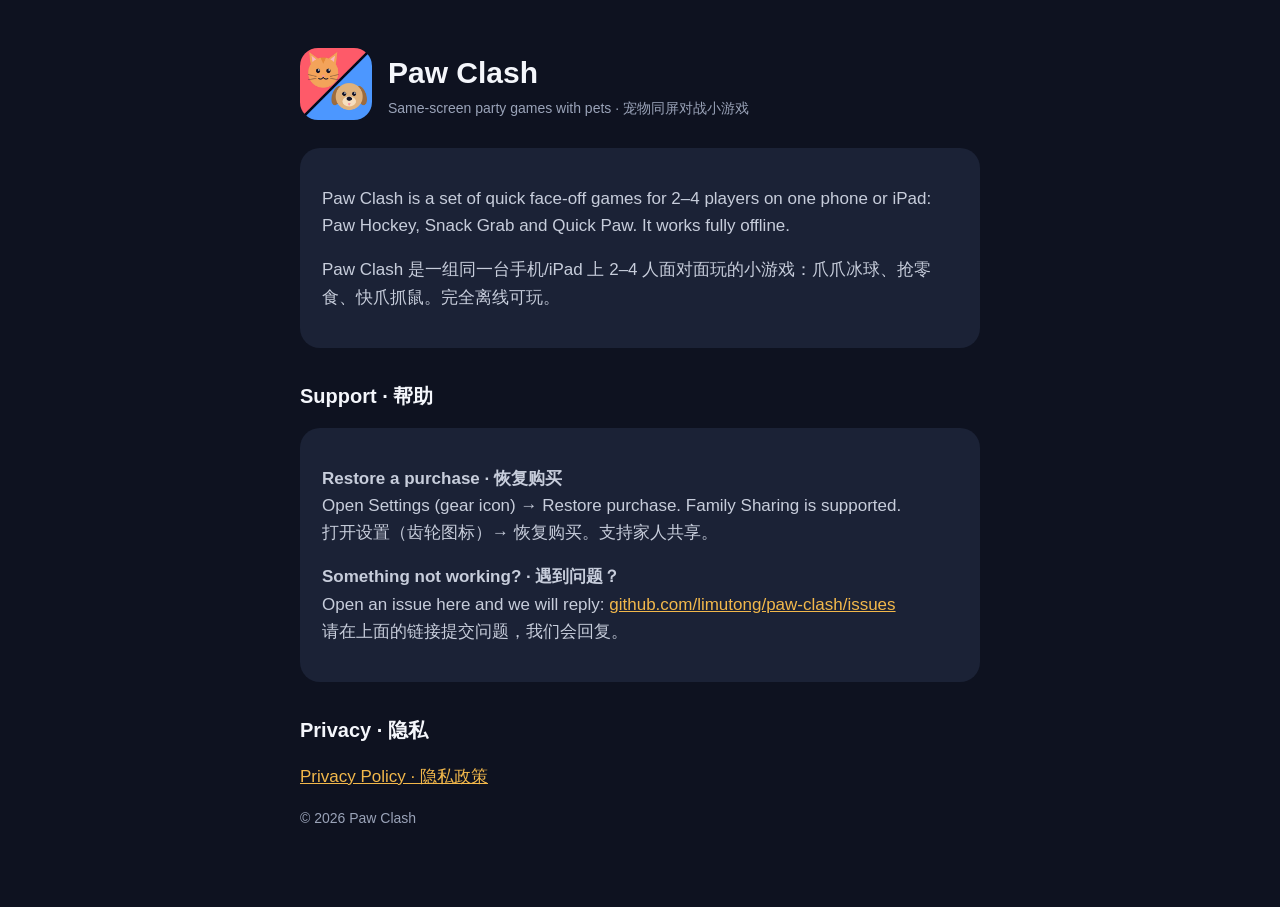
==== index.html @ 0cc77d83 "Paw Clash support and privacy pages" ====
<!doctype html><html lang="en"><head><meta charset="utf-8"><meta name="viewport" content="width=device-width,initial-scale=1">
<title>Paw Clash — Support</title><link rel="stylesheet" href="style.css"></head><body><main>
<header><img src="icon.png" alt="Paw Clash icon"><div><h1>Paw Clash</h1><div class="muted">Same-screen party games with pets · 宠物同屏对战小游戏</div></div></header>
<div class="card"><p>Paw Clash is a set of quick face-off games for 2–4 players on one phone or iPad: Paw Hockey, Snack Grab and Quick Paw. It works fully offline.</p>
<p>Paw Clash 是一组同一台手机/iPad 上 2–4 人面对面玩的小游戏：爪爪冰球、抢零食、快爪抓鼠。完全离线可玩。</p></div>
<h2>Support · 帮助</h2>
<div class="card"><p><b>Restore a purchase · 恢复购买</b><br>Open Settings (gear icon) → Restore purchase. Family Sharing is supported.<br>打开设置（齿轮图标）→ 恢复购买。支持家人共享。</p>
<p><b>Something not working? · 遇到问题？</b><br>Open an issue here and we will reply: <a href="https://github.com/limutong/paw-clash/issues">github.com/limutong/paw-clash/issues</a><br>请在上面的链接提交问题，我们会回复。</p></div>
<h2>Privacy · 隐私</h2><p><a href="privacy.html">Privacy Policy · 隐私政策</a></p>
<p class="muted">© 2026 Paw Clash</p></main></body></html>
---- style.css ----
:root{--bg:#0E1220;--card:#1B2236;--ink:#F4F6FB;--muted:#9AA3B8;--gold:#F2B84B}
*{box-sizing:border-box}body{margin:0;background:var(--bg);color:var(--ink);font:17px/1.6 -apple-system,BlinkMacSystemFont,"Segoe UI","PingFang SC",sans-serif}
main{max-width:720px;margin:0 auto;padding:48px max(20px,env(safe-area-inset-left)) 64px}
header{display:flex;align-items:center;gap:16px;margin-bottom:28px}header img{width:72px;height:72px;border-radius:18px}
h1{margin:0;font-size:30px}h2{margin:32px 0 8px;font-size:20px}p,li{color:#C7CDDB}a{color:var(--gold)}
.card{background:var(--card);border-radius:20px;padding:20px 22px;margin:16px 0}.muted{color:var(--muted);font-size:14px}
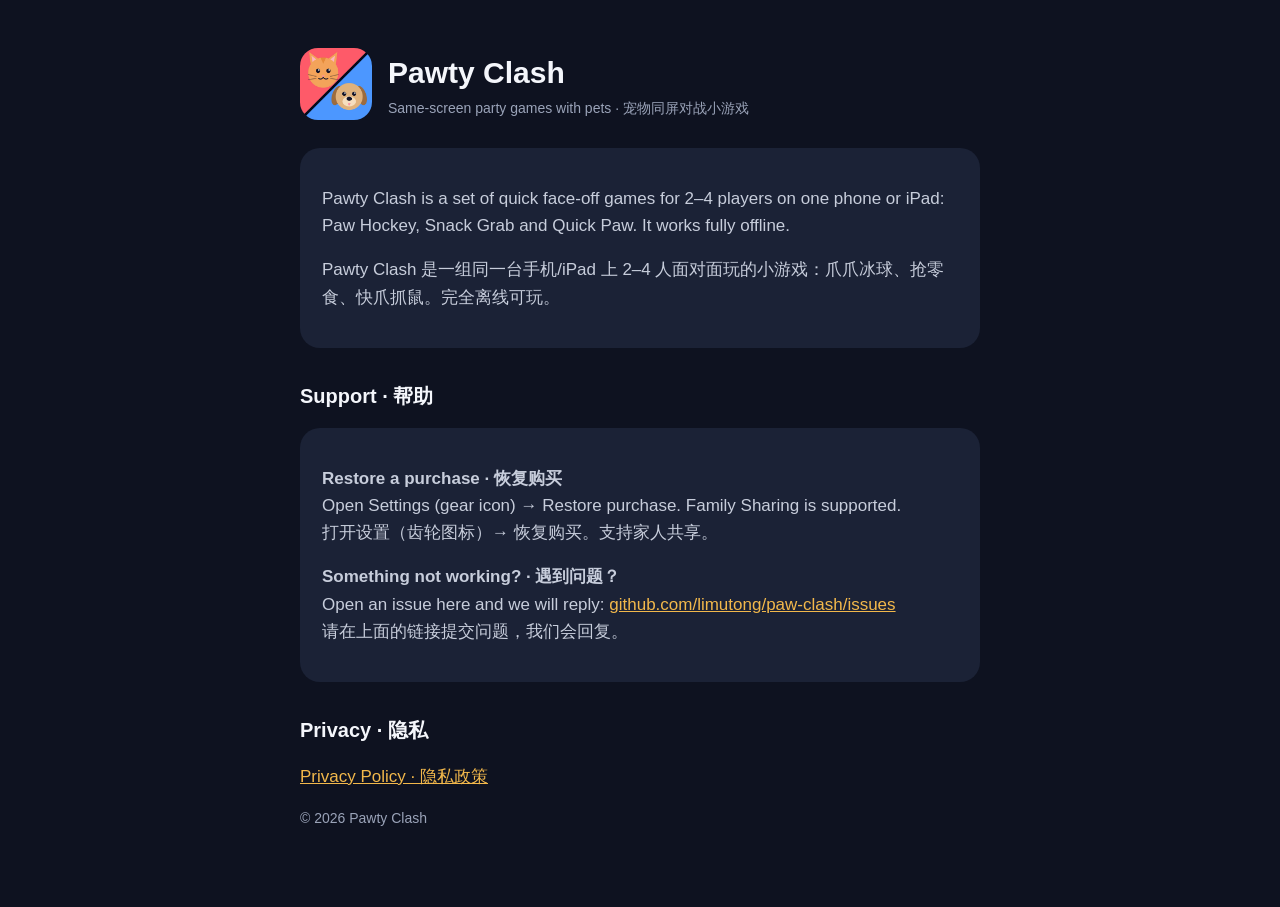
==== commit 045c0070: "Rename to Pawty Clash" ====
--- a/index.html
+++ b/index.html
@@ -1,10 +1,10 @@
 <!doctype html><html lang="en"><head><meta charset="utf-8"><meta name="viewport" content="width=device-width,initial-scale=1">
-<title>Paw Clash — Support</title><link rel="stylesheet" href="style.css"></head><body><main>
-<header><img src="icon.png" alt="Paw Clash icon"><div><h1>Paw Clash</h1><div class="muted">Same-screen party games with pets · 宠物同屏对战小游戏</div></div></header>
-<div class="card"><p>Paw Clash is a set of quick face-off games for 2–4 players on one phone or iPad: Paw Hockey, Snack Grab and Quick Paw. It works fully offline.</p>
-<p>Paw Clash 是一组同一台手机/iPad 上 2–4 人面对面玩的小游戏：爪爪冰球、抢零食、快爪抓鼠。完全离线可玩。</p></div>
+<title>Pawty Clash — Support</title><link rel="stylesheet" href="style.css"></head><body><main>
+<header><img src="icon.png" alt="Pawty Clash icon"><div><h1>Pawty Clash</h1><div class="muted">Same-screen party games with pets · 宠物同屏对战小游戏</div></div></header>
+<div class="card"><p>Pawty Clash is a set of quick face-off games for 2–4 players on one phone or iPad: Paw Hockey, Snack Grab and Quick Paw. It works fully offline.</p>
+<p>Pawty Clash 是一组同一台手机/iPad 上 2–4 人面对面玩的小游戏：爪爪冰球、抢零食、快爪抓鼠。完全离线可玩。</p></div>
 <h2>Support · 帮助</h2>
 <div class="card"><p><b>Restore a purchase · 恢复购买</b><br>Open Settings (gear icon) → Restore purchase. Family Sharing is supported.<br>打开设置（齿轮图标）→ 恢复购买。支持家人共享。</p>
 <p><b>Something not working? · 遇到问题？</b><br>Open an issue here and we will reply: <a href="https://github.com/limutong/paw-clash/issues">github.com/limutong/paw-clash/issues</a><br>请在上面的链接提交问题，我们会回复。</p></div>
 <h2>Privacy · 隐私</h2><p><a href="privacy.html">Privacy Policy · 隐私政策</a></p>
-<p class="muted">© 2026 Paw Clash</p></main></body></html>
+<p class="muted">© 2026 Pawty Clash</p></main></body></html>
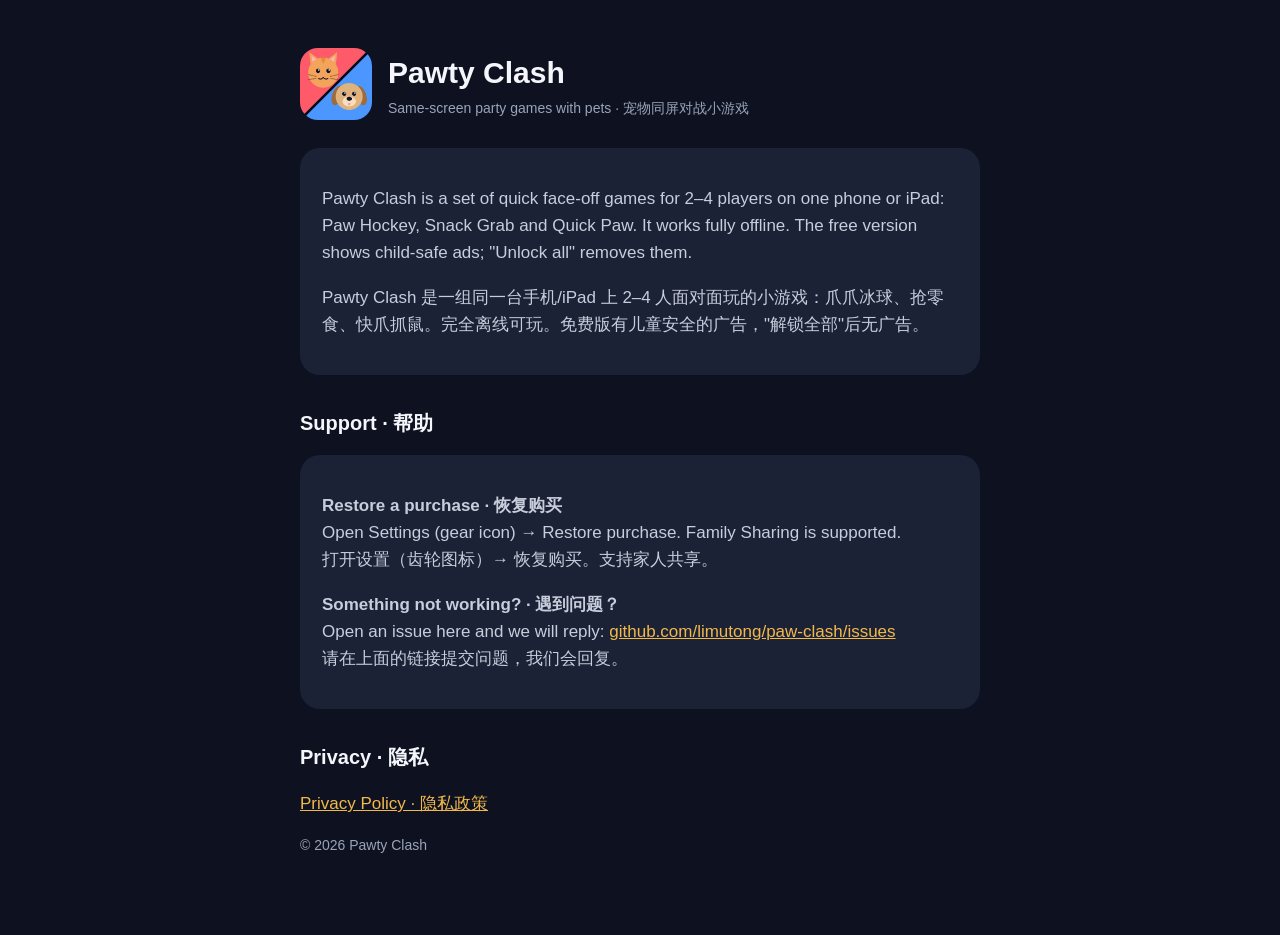
==== commit b2fbee24: "Privacy policy: describe child-directed AdMob ads" ====
--- a/index.html
+++ b/index.html
@@ -1,8 +1,8 @@
 <!doctype html><html lang="en"><head><meta charset="utf-8"><meta name="viewport" content="width=device-width,initial-scale=1">
 <title>Pawty Clash — Support</title><link rel="stylesheet" href="style.css"></head><body><main>
 <header><img src="icon.png" alt="Pawty Clash icon"><div><h1>Pawty Clash</h1><div class="muted">Same-screen party games with pets · 宠物同屏对战小游戏</div></div></header>
-<div class="card"><p>Pawty Clash is a set of quick face-off games for 2–4 players on one phone or iPad: Paw Hockey, Snack Grab and Quick Paw. It works fully offline.</p>
-<p>Pawty Clash 是一组同一台手机/iPad 上 2–4 人面对面玩的小游戏：爪爪冰球、抢零食、快爪抓鼠。完全离线可玩。</p></div>
+<div class="card"><p>Pawty Clash is a set of quick face-off games for 2–4 players on one phone or iPad: Paw Hockey, Snack Grab and Quick Paw. It works fully offline. The free version shows child-safe ads; "Unlock all" removes them.</p>
+<p>Pawty Clash 是一组同一台手机/iPad 上 2–4 人面对面玩的小游戏：爪爪冰球、抢零食、快爪抓鼠。完全离线可玩。免费版有儿童安全的广告，"解锁全部"后无广告。</p></div>
 <h2>Support · 帮助</h2>
 <div class="card"><p><b>Restore a purchase · 恢复购买</b><br>Open Settings (gear icon) → Restore purchase. Family Sharing is supported.<br>打开设置（齿轮图标）→ 恢复购买。支持家人共享。</p>
 <p><b>Something not working? · 遇到问题？</b><br>Open an issue here and we will reply: <a href="https://github.com/limutong/paw-clash/issues">github.com/limutong/paw-clash/issues</a><br>请在上面的链接提交问题，我们会回复。</p></div>
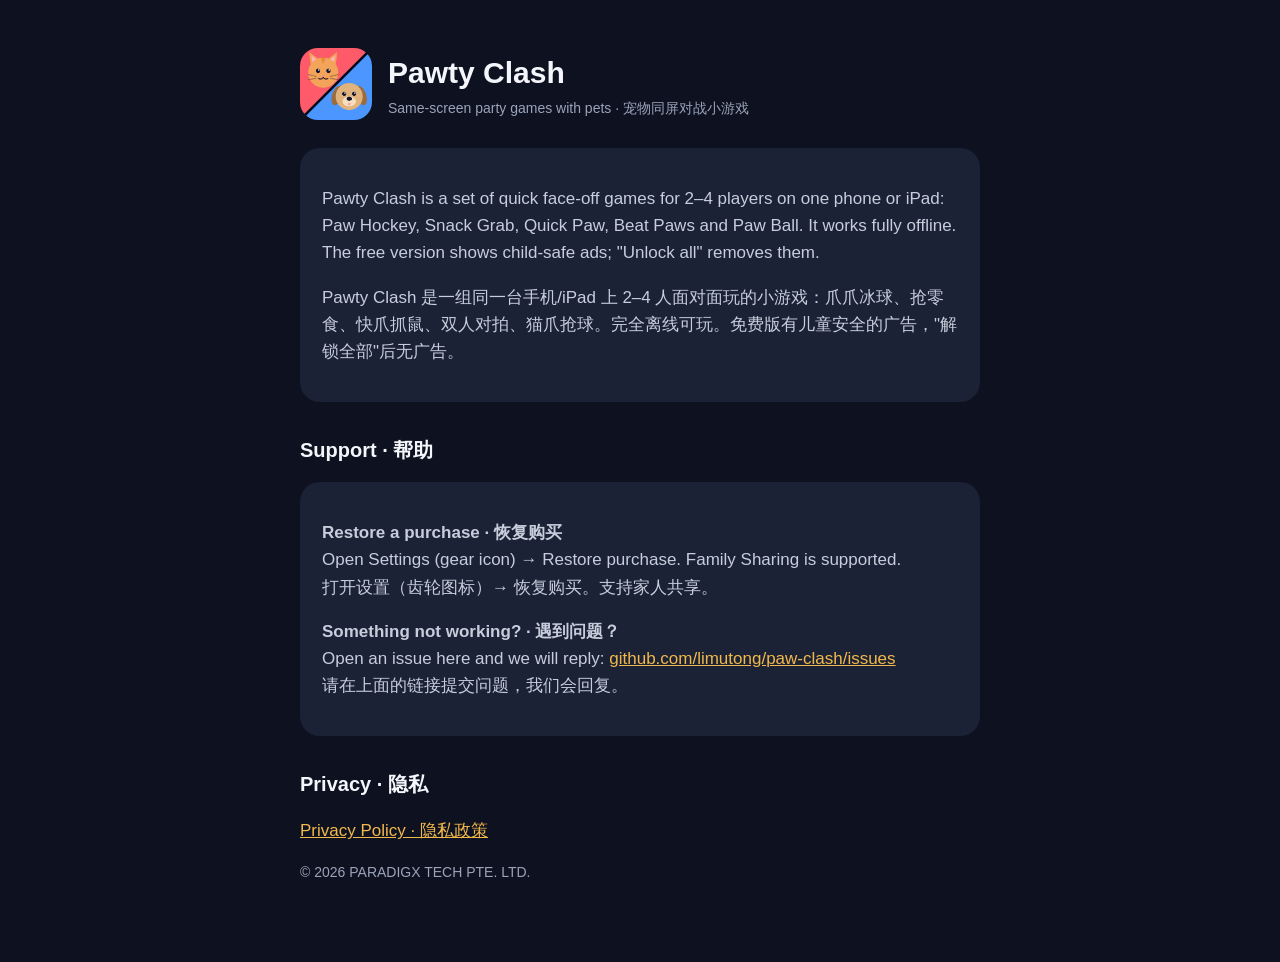
==== commit 28a6474e: "Five games, PARADIGX copyright" ====
--- a/index.html
+++ b/index.html
@@ -1,10 +1,10 @@
 <!doctype html><html lang="en"><head><meta charset="utf-8"><meta name="viewport" content="width=device-width,initial-scale=1">
 <title>Pawty Clash — Support</title><link rel="stylesheet" href="style.css"></head><body><main>
 <header><img src="icon.png" alt="Pawty Clash icon"><div><h1>Pawty Clash</h1><div class="muted">Same-screen party games with pets · 宠物同屏对战小游戏</div></div></header>
-<div class="card"><p>Pawty Clash is a set of quick face-off games for 2–4 players on one phone or iPad: Paw Hockey, Snack Grab and Quick Paw. It works fully offline. The free version shows child-safe ads; "Unlock all" removes them.</p>
-<p>Pawty Clash 是一组同一台手机/iPad 上 2–4 人面对面玩的小游戏：爪爪冰球、抢零食、快爪抓鼠。完全离线可玩。免费版有儿童安全的广告，"解锁全部"后无广告。</p></div>
+<div class="card"><p>Pawty Clash is a set of quick face-off games for 2–4 players on one phone or iPad: Paw Hockey, Snack Grab, Quick Paw, Beat Paws and Paw Ball. It works fully offline. The free version shows child-safe ads; "Unlock all" removes them.</p>
+<p>Pawty Clash 是一组同一台手机/iPad 上 2–4 人面对面玩的小游戏：爪爪冰球、抢零食、快爪抓鼠、双人对拍、猫爪抢球。完全离线可玩。免费版有儿童安全的广告，"解锁全部"后无广告。</p></div>
 <h2>Support · 帮助</h2>
 <div class="card"><p><b>Restore a purchase · 恢复购买</b><br>Open Settings (gear icon) → Restore purchase. Family Sharing is supported.<br>打开设置（齿轮图标）→ 恢复购买。支持家人共享。</p>
 <p><b>Something not working? · 遇到问题？</b><br>Open an issue here and we will reply: <a href="https://github.com/limutong/paw-clash/issues">github.com/limutong/paw-clash/issues</a><br>请在上面的链接提交问题，我们会回复。</p></div>
 <h2>Privacy · 隐私</h2><p><a href="privacy.html">Privacy Policy · 隐私政策</a></p>
-<p class="muted">© 2026 Pawty Clash</p></main></body></html>
+<p class="muted">© 2026 PARADIGX TECH PTE. LTD.</p></main></body></html>
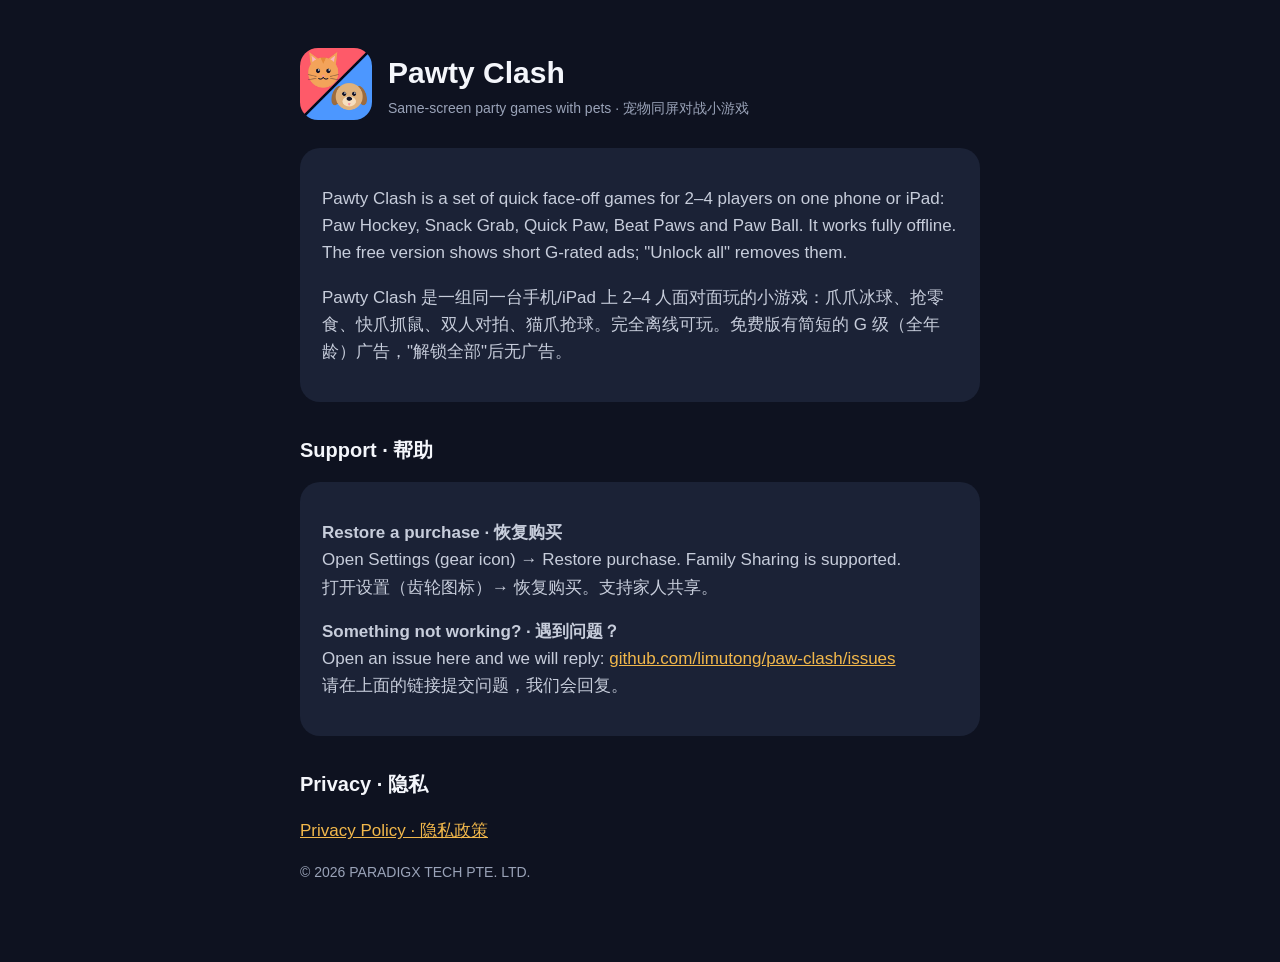
==== commit 6d93bbec: "Privacy: separate our collection from AdMob; family wording" ====
--- a/index.html
+++ b/index.html
@@ -1,8 +1,8 @@
 <!doctype html><html lang="en"><head><meta charset="utf-8"><meta name="viewport" content="width=device-width,initial-scale=1">
 <title>Pawty Clash — Support</title><link rel="stylesheet" href="style.css"></head><body><main>
 <header><img src="icon.png" alt="Pawty Clash icon"><div><h1>Pawty Clash</h1><div class="muted">Same-screen party games with pets · 宠物同屏对战小游戏</div></div></header>
-<div class="card"><p>Pawty Clash is a set of quick face-off games for 2–4 players on one phone or iPad: Paw Hockey, Snack Grab, Quick Paw, Beat Paws and Paw Ball. It works fully offline. The free version shows child-safe ads; "Unlock all" removes them.</p>
-<p>Pawty Clash 是一组同一台手机/iPad 上 2–4 人面对面玩的小游戏：爪爪冰球、抢零食、快爪抓鼠、双人对拍、猫爪抢球。完全离线可玩。免费版有儿童安全的广告，"解锁全部"后无广告。</p></div>
+<div class="card"><p>Pawty Clash is a set of quick face-off games for 2–4 players on one phone or iPad: Paw Hockey, Snack Grab, Quick Paw, Beat Paws and Paw Ball. It works fully offline. The free version shows short G-rated ads; "Unlock all" removes them.</p>
+<p>Pawty Clash 是一组同一台手机/iPad 上 2–4 人面对面玩的小游戏：爪爪冰球、抢零食、快爪抓鼠、双人对拍、猫爪抢球。完全离线可玩。免费版有简短的 G 级（全年龄）广告，"解锁全部"后无广告。</p></div>
 <h2>Support · 帮助</h2>
 <div class="card"><p><b>Restore a purchase · 恢复购买</b><br>Open Settings (gear icon) → Restore purchase. Family Sharing is supported.<br>打开设置（齿轮图标）→ 恢复购买。支持家人共享。</p>
 <p><b>Something not working? · 遇到问题？</b><br>Open an issue here and we will reply: <a href="https://github.com/limutong/paw-clash/issues">github.com/limutong/paw-clash/issues</a><br>请在上面的链接提交问题，我们会回复。</p></div>
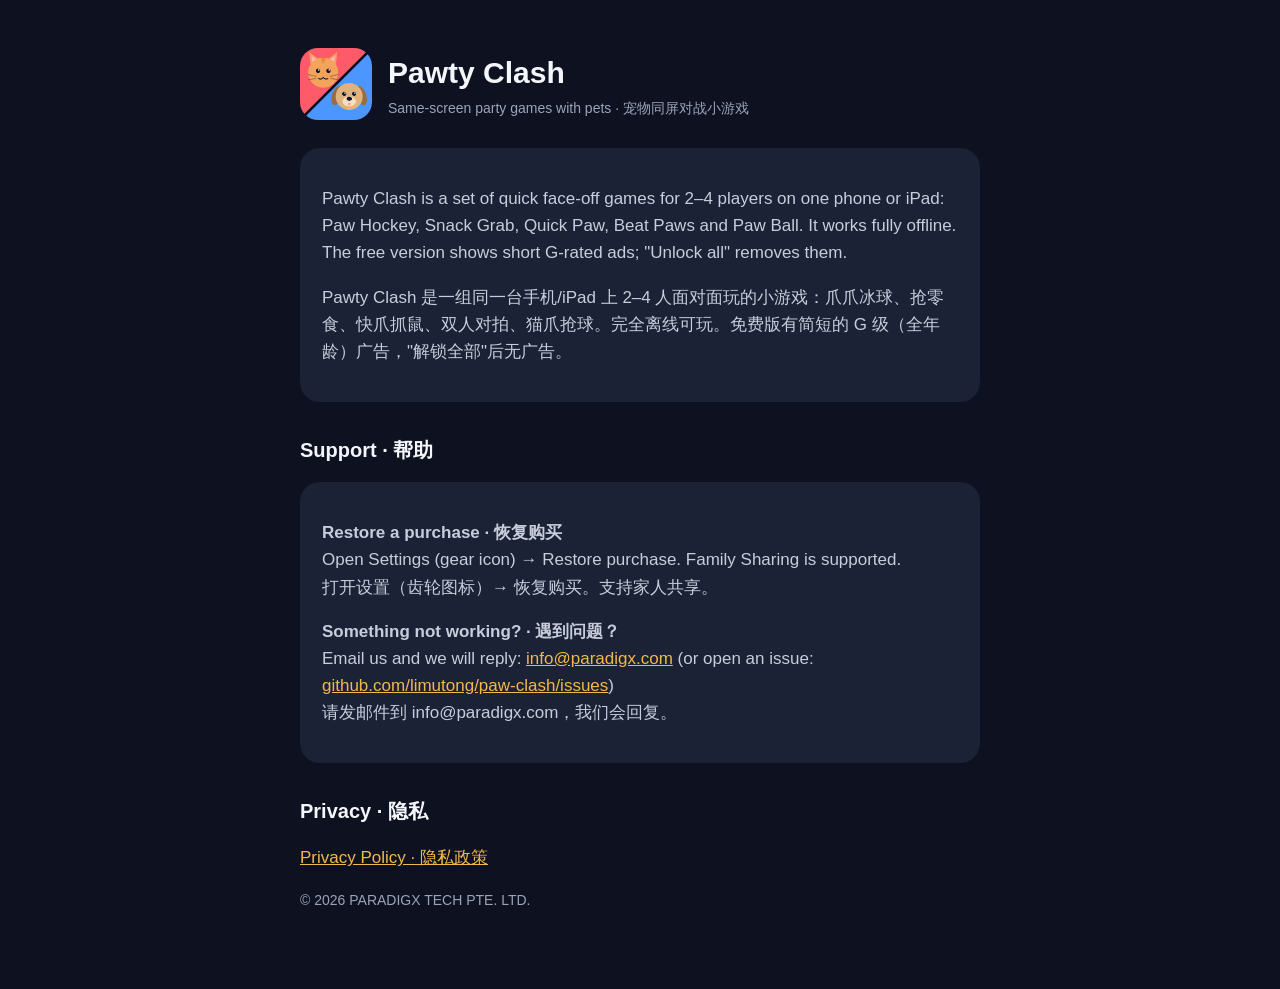
==== commit 62c6ade0: "Privacy & support: contact info@paradigx.com, publisher PARADIGX TECH PTE. LTD. Co-Authored-By: Clau" ====
--- a/index.html
+++ b/index.html
@@ -5,6 +5,6 @@
 <p>Pawty Clash 是一组同一台手机/iPad 上 2–4 人面对面玩的小游戏：爪爪冰球、抢零食、快爪抓鼠、双人对拍、猫爪抢球。完全离线可玩。免费版有简短的 G 级（全年龄）广告，"解锁全部"后无广告。</p></div>
 <h2>Support · 帮助</h2>
 <div class="card"><p><b>Restore a purchase · 恢复购买</b><br>Open Settings (gear icon) → Restore purchase. Family Sharing is supported.<br>打开设置（齿轮图标）→ 恢复购买。支持家人共享。</p>
-<p><b>Something not working? · 遇到问题？</b><br>Open an issue here and we will reply: <a href="https://github.com/limutong/paw-clash/issues">github.com/limutong/paw-clash/issues</a><br>请在上面的链接提交问题，我们会回复。</p></div>
+<p><b>Something not working? · 遇到问题？</b><br>Email us and we will reply: <a href="mailto:info@paradigx.com">info@paradigx.com</a> (or open an issue: <a href="https://github.com/limutong/paw-clash/issues">github.com/limutong/paw-clash/issues</a>)<br>请发邮件到 info@paradigx.com，我们会回复。</p></div>
 <h2>Privacy · 隐私</h2><p><a href="privacy.html">Privacy Policy · 隐私政策</a></p>
 <p class="muted">© 2026 PARADIGX TECH PTE. LTD.</p></main></body></html>
